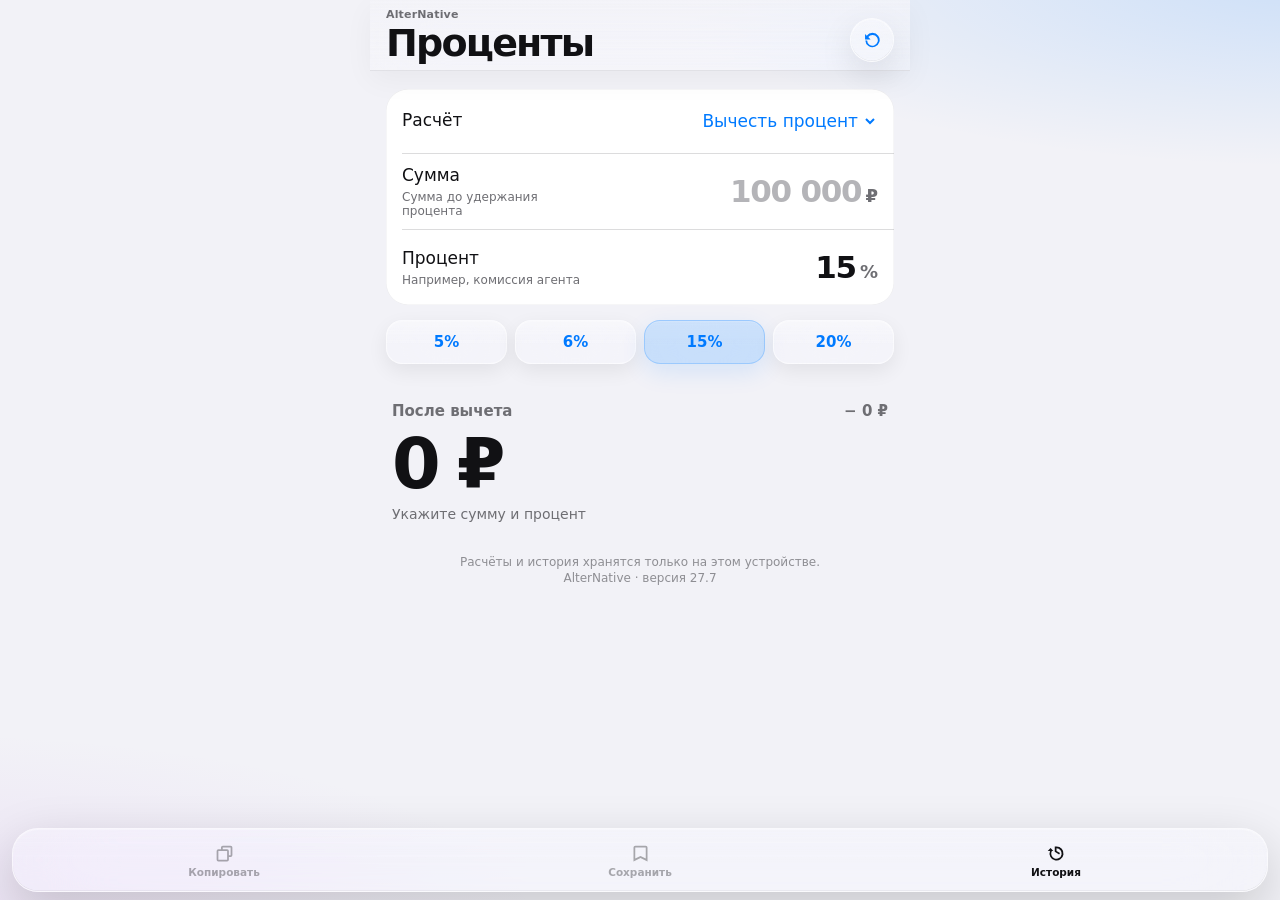
==== index.html @ 5b391f87 "fix: pin bottom controls to safe area in 27.7" ====
<!doctype html>
<html lang="ru">
<head>
  <meta charset="utf-8">
  <meta name="viewport" content="width=device-width, initial-scale=1, viewport-fit=cover">
  <meta name="theme-color" content="#f2f2f7" media="(prefers-color-scheme: light)">
  <meta name="theme-color" content="#000000" media="(prefers-color-scheme: dark)">
  <meta name="color-scheme" content="light dark">
  <meta name="format-detection" content="telephone=no">
  <meta name="apple-mobile-web-app-capable" content="yes">
  <meta name="apple-mobile-web-app-status-bar-style" content="black-translucent">
  <meta name="apple-mobile-web-app-title" content="Проценты">
  <meta name="description" content="AlterNative — калькулятор процентов для iPhone на WebKit.">

  <title>Проценты · AlterNative</title>
  <link rel="manifest" href="./manifest.webmanifest?v=ios27-7">
  <link rel="apple-touch-icon" sizes="180x180" href="./apple-touch-icon.png?v=ios27-7">
  <link rel="icon" href="./icon.svg?v=ios27-7" type="image/svg+xml">
  <link rel="stylesheet" href="./style.css?v=ios27-7">

  <style>
    /* iOS 27.7 keyboard, safe-area and touch-focus corrections. */
    .floating-toolbar {
      bottom: calc(var(--safe-bottom) + 8px);
      transition: opacity 160ms ease, transform 160ms ease, bottom 160ms ease, visibility 160ms step-end;
    }

    .toast {
      bottom: calc(var(--safe-bottom) + 84px);
    }

    body.keyboard-open .floating-toolbar {
      bottom: calc(var(--safe-bottom) + 8px);
      opacity: 0;
      visibility: hidden;
      pointer-events: none;
      transform: translateY(18px) scale(0.985);
    }

    body.keyboard-open .privacy-note {
      visibility: hidden;
    }

    body.keyboard-open .app-shell {
      padding-bottom: calc(var(--safe-bottom) + 22px);
    }

    body.keyboard-open .toast {
      opacity: 0 !important;
      visibility: hidden;
    }

    .input-row {
      scroll-margin-top: calc(var(--safe-top) + 92px);
      scroll-margin-bottom: 24px;
    }

    html:not([data-input-modality="keyboard"]) .history-sheet .sheet-action:focus-visible,
    html:not([data-input-modality="keyboard"]) .history-sheet .history-item:focus-visible {
      outline: none;
      box-shadow: none;
    }

    html[data-input-modality="keyboard"] .history-sheet .sheet-action:focus-visible,
    html[data-input-modality="keyboard"] .history-sheet .history-item:focus-visible {
      outline: 3px solid color-mix(in srgb, var(--accent) 62%, transparent);
      outline-offset: 2px;
    }

    @media (prefers-reduced-motion: reduce) {
      .floating-toolbar {
        transition: none;
      }
    }
  </style>
</head>
<body>
  <div class="app-shell">
    <header class="navigation-bar glass-bar">
      <div class="navigation-title">
        <span class="eyebrow">AlterNative</span>
        <h1>Проценты</h1>
      </div>

      <button class="glass-control icon-button" id="resetButton" type="button" aria-label="Сбросить расчёт">
        <svg viewBox="0 0 24 24" aria-hidden="true">
          <path d="M5.4 7.7A8.2 8.2 0 1 1 3.8 13h2.1a6.1 6.1 0 1 0 1.3-3.8L9.8 12H3.5V5.7l1.9 2Z"/>
        </svg>
      </button>
    </header>

    <main class="content">
      <section class="form-group" aria-label="Параметры расчёта">
        <div class="form-row mode-row">
          <label for="modeSelect">Расчёт</label>
          <select id="modeSelect" class="mode-select" aria-label="Режим расчёта">
            <option value="subtract">Вычесть процент</option>
            <option value="add">Добавить процент</option>
            <option value="reverse">Найти сумму до вычета</option>
          </select>
        </div>

        <label class="form-row input-row" for="amountInput">
          <span class="row-copy">
            <span class="row-title" id="amountLabel">Сумма</span>
            <span class="row-detail" id="amountHint">Сумма до удержания процента</span>
          </span>
          <span class="value-editor">
            <input id="amountInput" type="text" inputmode="decimal" autocomplete="off" enterkeyhint="next" placeholder="100 000" aria-describedby="amountHint">
            <span class="value-suffix" aria-hidden="true">₽</span>
          </span>
        </label>

        <label class="form-row input-row" for="percentInput">
          <span class="row-copy">
            <span class="row-title">Процент</span>
            <span class="row-detail" id="percentHint">Например, комиссия агента</span>
          </span>
          <span class="value-editor percent-editor">
            <input id="percentInput" type="text" inputmode="decimal" autocomplete="off" enterkeyhint="done" placeholder="15" aria-describedby="percentHint">
            <span class="value-suffix" aria-hidden="true">%</span>
          </span>
        </label>
      </section>

      <div class="quick-percent" role="group" aria-label="Быстрый выбор процента">
        <button class="glass-control quick-button" type="button" data-percent="5">5%</button>
        <button class="glass-control quick-button" type="button" data-percent="6">6%</button>
        <button class="glass-control quick-button" type="button" data-percent="15">15%</button>
        <button class="glass-control quick-button" type="button" data-percent="20">20%</button>
      </div>

      <section class="result-section" aria-live="polite" aria-atomic="true">
        <div class="result-heading">
          <span id="resultLabel">После вычета</span>
          <span class="delta" id="resultBadge">− 0 ₽</span>
        </div>
        <output id="resultValue" class="result-value">0 ₽</output>
        <p id="resultCaption" class="result-caption">Укажите сумму и процент</p>
      </section>

      <p class="privacy-note">
        Расчёты и история хранятся только на этом устройстве.<br>
        <span aria-label="Версия приложения 27.7">AlterNative · версия 27.7</span>
      </p>
    </main>

    <nav class="floating-toolbar glass-bar" aria-label="Действия с расчётом">
      <button class="toolbar-button toolbar-primary" id="copyButton" type="button" disabled>
        <svg viewBox="0 0 24 24" aria-hidden="true"><path d="M8 7V5a2 2 0 0 1 2-2h9a2 2 0 0 1 2 2v9a2 2 0 0 1-2 2h-2v3a2 2 0 0 1-2 2H5a2 2 0 0 1-2-2V9a2 2 0 0 1 2-2h3Zm2 0h5a2 2 0 0 1 2 2v5h2V5h-9v2Zm5 2H5v10h10V9Z"/></svg>
        <span>Копировать</span>
      </button>

      <button class="toolbar-button" id="saveButton" type="button" disabled>
        <svg viewBox="0 0 24 24" aria-hidden="true"><path d="M6 3h12a2 2 0 0 1 2 2v16l-8-4-8 4V5a2 2 0 0 1 2-2Zm0 2v12.8l6-3 6 3V5H6Z"/></svg>
        <span>Сохранить</span>
      </button>

      <button class="toolbar-button" id="historyButton" type="button">
        <svg viewBox="0 0 24 24" aria-hidden="true"><path d="M12 4a8 8 0 1 1-7.4 5H2l3.2-3.2L8.4 9H6.7A6 6 0 1 0 12 6v3l4 2.3-1 1.7-5-2.9V4h2Z"/></svg>
        <span>История</span>
      </button>
    </nav>
  </div>

  <dialog class="history-sheet" id="historyDialog" aria-labelledby="historyTitle">
    <div class="sheet-shell">
      <div class="sheet-grabber" aria-hidden="true"></div>
      <header class="sheet-header">
        <button class="sheet-action" id="clearHistoryButton" type="button">Очистить</button>
        <h2 id="historyTitle">История</h2>
        <button class="sheet-action" id="closeHistoryButton" type="button">Готово</button>
      </header>
      <div class="history-empty" id="historyEmpty">Сохранённых расчётов пока нет.</div>
      <div class="history-list" id="historyList"></div>
    </div>
  </dialog>

  <div class="toast glass-bar" id="toast" role="status" aria-live="polite" aria-atomic="true"></div>

  <script>
    (() => {
      'use strict';

      const root = document.documentElement;
      const body = document.body;
      const amount = document.getElementById('amountInput');
      const percent = document.getElementById('percentInput');
      const inputs = new Set([amount, percent]);
      const viewport = window.visualViewport;
      let keyboardOpen = false;
      let scrollTimer = 0;

      const activeNumericInput = () => inputs.has(document.activeElement);

      function viewportShowsKeyboard() {
        if (!viewport) return activeNumericInput();
        const reduction = Math.max(0, window.innerHeight - viewport.height - viewport.offsetTop);
        return reduction > 120 || viewport.height < window.innerHeight * 0.82;
      }

      function keyboardIsVisible() {
        if (!viewport) return activeNumericInput();
        return viewportShowsKeyboard();
      }

      function revealActiveInput() {
        if (!activeNumericInput()) return;
        window.clearTimeout(scrollTimer);
        scrollTimer = window.setTimeout(() => {
          const row = document.activeElement.closest('.input-row');
          if (!row) return;
          const reduced = matchMedia('(prefers-reduced-motion: reduce)').matches;
          row.scrollIntoView({ block: 'center', inline: 'nearest', behavior: reduced ? 'auto' : 'smooth' });
        }, 90);
      }

      function syncKeyboard() {
        const open = keyboardIsVisible();
        if (open !== keyboardOpen) {
          keyboardOpen = open;
          body.classList.toggle('keyboard-open', open);
          root.toggleAttribute('data-keyboard-open', open);
        }
        if (open) revealActiveInput();
      }

      document.addEventListener('focusin', (event) => {
        if (!inputs.has(event.target)) return;
        window.setTimeout(syncKeyboard, 50);
        window.setTimeout(syncKeyboard, 180);
      });

      document.addEventListener('focusout', (event) => {
        if (!inputs.has(event.target)) return;
        window.setTimeout(syncKeyboard, 180);
        window.setTimeout(syncKeyboard, 360);
      });

      if (viewport) {
        viewport.addEventListener('resize', syncKeyboard, { passive: true });
        viewport.addEventListener('scroll', syncKeyboard, { passive: true });
      }
      window.addEventListener('resize', syncKeyboard, { passive: true });

      document.addEventListener('keydown', (event) => {
        if (event.key === 'Tab') root.setAttribute('data-input-modality', 'keyboard');
      }, true);

      const usePointerModality = () => root.setAttribute('data-input-modality', 'pointer');
      document.addEventListener('pointerdown', usePointerModality, true);
      document.addEventListener('touchstart', usePointerModality, { capture: true, passive: true });

      syncKeyboard();
    })();
  </script>
  <script src="./app.js?v=ios27-7" defer></script>
</body>
</html>
---- style.css ----
:root {
  color-scheme: light dark;
  --page-bg: #f2f2f7;
  --group-bg: #ffffff;
  --label: #111114;
  --secondary-label: #6e6e73;
  --tertiary-label: #8e8e93;
  --separator: rgba(60, 60, 67, 0.18);
  --accent: #007aff;
  --danger: #ff3b30;
  --ambient-a: rgba(0, 122, 255, 0.16);
  --ambient-b: rgba(175, 82, 222, 0.10);
  --glass: rgba(248, 248, 252, 0.42);
  --glass-strong: rgba(255, 255, 255, 0.60);
  --glass-border: rgba(255, 255, 255, 0.50);
  --glass-hairline: rgba(255, 255, 255, 0.30);
  --glass-shadow: 0 12px 34px rgba(0, 0, 0, 0.10);
  --safe-top: env(safe-area-inset-top, 0px);
  --safe-right: env(safe-area-inset-right, 0px);
  --safe-bottom: env(safe-area-inset-bottom, 0px);
  --safe-left: env(safe-area-inset-left, 0px);
  --keyboard-offset: 0px;
  --viewport-height: 100dvh;
  font-family: -apple-system, BlinkMacSystemFont, system-ui, sans-serif;
}

@media (prefers-color-scheme: dark) {
  :root {
    --page-bg: #000000;
    --group-bg: #1c1c1e;
    --label: #f5f5f7;
    --secondary-label: #aeaeb2;
    --tertiary-label: #8e8e93;
    --separator: rgba(84, 84, 88, 0.62);
    --accent: #0a84ff;
    --ambient-a: rgba(10, 132, 255, 0.22);
    --ambient-b: rgba(191, 90, 242, 0.12);
    --glass: rgba(38, 38, 42, 0.34);
    --glass-strong: rgba(52, 52, 56, 0.52);
    --glass-border: rgba(255, 255, 255, 0.15);
    --glass-hairline: rgba(255, 255, 255, 0.09);
    --glass-shadow: 0 16px 42px rgba(0, 0, 0, 0.28);
  }
}

* {
  box-sizing: border-box;
  -webkit-tap-highlight-color: transparent;
}

html {
  min-height: 100%;
  background: var(--page-bg);
  -webkit-text-size-adjust: 100%;
  text-size-adjust: 100%;
}

body {
  margin: 0;
  min-width: 320px;
  min-height: 100%;
  overflow-x: hidden;
  background:
    radial-gradient(72% 30% at 104% -3%, var(--ambient-a), transparent 72%),
    radial-gradient(68% 28% at -8% 102%, var(--ambient-b), transparent 74%),
    var(--page-bg);
  background-attachment: fixed;
  color: var(--label);
  font: 400 17px/1.35 -apple-system, BlinkMacSystemFont, system-ui, sans-serif;
  -webkit-font-smoothing: antialiased;
  text-rendering: optimizeLegibility;
  overscroll-behavior-y: none;
}

button,
input,
select {
  font: inherit;
}

button,
select {
  color: inherit;
}

button {
  border: 0;
}

svg {
  display: block;
  width: 1.2em;
  height: 1.2em;
  fill: currentColor;
}

button:focus-visible,
input:focus-visible,
select:focus-visible {
  outline: 3px solid color-mix(in srgb, var(--accent) 58%, transparent);
  outline-offset: 2px;
}

button:disabled {
  opacity: 0.34;
}

.app-shell {
  width: min(100%, 540px);
  min-height: var(--viewport-height);
  margin: 0 auto;
  padding: 0 calc(var(--safe-right) + 16px)
    calc(var(--safe-bottom) + 104px)
    calc(var(--safe-left) + 16px);
}

.navigation-bar {
  position: sticky;
  z-index: 30;
  top: 0;
  min-height: calc(var(--safe-top) + 68px);
  margin: 0 -16px;
  padding: calc(var(--safe-top) + 8px) 16px 8px;
  display: flex;
  align-items: flex-end;
  justify-content: space-between;
  gap: 16px;
}

.navigation-title {
  min-width: 0;
}

.eyebrow {
  display: block;
  margin-bottom: 1px;
  color: var(--secondary-label);
  font-size: 11px;
  font-weight: 600;
  letter-spacing: 0.015em;
}

.navigation-title h1 {
  margin: 0;
  font-size: clamp(32px, 8.2vw, 38px);
  line-height: 1;
  font-weight: 760;
  letter-spacing: -0.047em;
}

.glass-bar,
.glass-control {
  background:
    linear-gradient(180deg, color-mix(in srgb, var(--glass-strong) 42%, transparent), transparent 56%),
    var(--glass);
  border: 0.5px solid var(--glass-border);
  box-shadow:
    var(--glass-shadow),
    inset 0 1px 0 var(--glass-hairline),
    inset 0 -0.5px 0 rgba(0, 0, 0, 0.08);
  backdrop-filter: blur(38px) saturate(1.85);
  -webkit-backdrop-filter: blur(38px) saturate(1.85);
}

.navigation-bar.glass-bar {
  border-width: 0 0 0.5px;
  border-color: color-mix(in srgb, var(--separator) 52%, transparent);
  border-radius: 0;
  box-shadow: 0 9px 30px rgba(0, 0, 0, 0.045);
  background:
    linear-gradient(180deg, color-mix(in srgb, var(--page-bg) 64%, transparent), transparent),
    color-mix(in srgb, var(--glass) 86%, transparent);
  backdrop-filter: blur(34px) saturate(1.75);
  -webkit-backdrop-filter: blur(34px) saturate(1.75);
}

.glass-control {
  -webkit-appearance: none;
  appearance: none;
  user-select: none;
  touch-action: manipulation;
}

.icon-button {
  width: 44px;
  height: 44px;
  flex: 0 0 44px;
  display: grid;
  place-items: center;
  border-radius: 50%;
  color: var(--accent);
  background:
    linear-gradient(180deg, rgba(255, 255, 255, 0.10), transparent 55%),
    color-mix(in srgb, var(--glass) 88%, transparent);
}

.icon-button svg {
  width: 21px;
  height: 21px;
}

.content {
  display: grid;
  gap: 15px;
  padding-top: 18px;
}

.form-group {
  overflow: hidden;
  border-radius: 22px;
  background: var(--group-bg);
  box-shadow: inset 0 0 0 0.5px color-mix(in srgb, var(--separator) 50%, transparent);
}

.form-row {
  min-height: 62px;
  margin-left: 16px;
  padding: 10px 16px 10px 0;
  display: flex;
  align-items: center;
  justify-content: space-between;
  gap: 14px;
  border-top: 0.5px solid var(--separator);
}

.form-row:first-child {
  border-top: 0;
}

.mode-row > label,
.row-title {
  font-size: 17px;
  font-weight: 500;
}

.mode-select {
  width: min(66%, 286px);
  min-height: 44px;
  padding: 0 4px 0 12px;
  border: 0;
  border-radius: 12px;
  background: transparent;
  color: var(--accent);
  font-weight: 450;
  text-align: right;
  text-align-last: right;
  outline: 0;
}

@supports (appearance: base-select) {
  .mode-select,
  .mode-select::picker(select) {
    appearance: base-select;
  }

  .mode-select {
    padding: 7px 3px 7px 12px;
    background: transparent;
    border: 0;
  }

  .mode-select::picker-icon {
    color: var(--accent);
    opacity: 0.72;
  }

  .mode-select::picker(select) {
    margin-top: 8px;
    border: 0.5px solid var(--glass-border);
    border-radius: 20px;
    background: var(--glass-strong);
    color: var(--label);
    box-shadow: 0 22px 58px rgba(0, 0, 0, 0.24);
    backdrop-filter: blur(34px) saturate(1.7);
    -webkit-backdrop-filter: blur(34px) saturate(1.7);
  }
}

.input-row {
  min-height: 76px;
}

.row-copy {
  min-width: 0;
  display: grid;
  gap: 3px;
}

.row-detail {
  color: var(--secondary-label);
  font-size: 12px;
  line-height: 1.2;
}

.value-editor {
  min-width: 128px;
  max-width: 56%;
  display: flex;
  align-items: baseline;
  justify-content: flex-end;
  gap: 4px;
}

.percent-editor {
  min-width: 92px;
}

.value-editor input {
  width: 100%;
  min-width: 0;
  padding: 0;
  border: 0;
  outline: 0;
  background: transparent;
  color: var(--label);
  font-size: clamp(24px, 7vw, 31px);
  font-weight: 660;
  line-height: 1.08;
  letter-spacing: -0.04em;
  text-align: right;
  caret-color: var(--accent);
  font-variant-numeric: tabular-nums;
}

.value-editor input::placeholder {
  color: var(--tertiary-label);
  opacity: 0.66;
}

.value-suffix {
  flex: 0 0 auto;
  color: var(--secondary-label);
  font-size: 18px;
  font-weight: 550;
}

.quick-percent {
  display: grid;
  grid-template-columns: repeat(4, minmax(0, 1fr));
  gap: 8px;
}

.quick-button {
  min-width: 44px;
  min-height: 44px;
  border-radius: 16px;
  color: var(--accent);
  font-size: 15px;
  font-weight: 650;
  box-shadow:
    0 7px 20px rgba(0, 0, 0, 0.07),
    inset 0 1px 0 var(--glass-hairline);
}

.quick-button.is-selected {
  background:
    linear-gradient(180deg, rgba(255, 255, 255, 0.09), transparent 58%),
    color-mix(in srgb, var(--accent) 18%, var(--glass));
  border-color: color-mix(in srgb, var(--accent) 32%, var(--glass-border));
  color: var(--accent);
  box-shadow:
    0 8px 24px color-mix(in srgb, var(--accent) 12%, transparent),
    inset 0 1px 0 rgba(255, 255, 255, 0.13);
}

.result-section {
  padding: 22px 6px 10px;
}

.result-heading {
  display: flex;
  align-items: center;
  justify-content: space-between;
  gap: 12px;
  color: var(--secondary-label);
  font-size: 15px;
  font-weight: 550;
}

.delta {
  max-width: 52%;
  overflow: hidden;
  white-space: nowrap;
  text-overflow: ellipsis;
  font-variant-numeric: tabular-nums;
}

.result-value {
  display: block;
  margin: 9px 0 6px;
  overflow-wrap: anywhere;
  font-size: clamp(48px, 14vw, 70px);
  font-weight: 740;
  line-height: 0.98;
  letter-spacing: -0.06em;
  font-variant-numeric: tabular-nums;
}

.result-caption {
  min-height: 20px;
  margin: 0;
  color: var(--secondary-label);
  font-size: 14px;
}

.privacy-note {
  margin: 4px 6px 0;
  color: var(--tertiary-label);
  font-size: 12px;
  text-align: center;
}

.floating-toolbar {
  position: fixed;
  z-index: 40;
  left: calc(var(--safe-left) + 12px);
  right: calc(var(--safe-right) + 12px);
  bottom: calc(var(--safe-bottom) + var(--keyboard-offset) + 8px);
  min-height: 64px;
  padding: 5px;
  display: grid;
  grid-template-columns: repeat(3, minmax(0, 1fr));
  gap: 4px;
  border-radius: 26px;
  background:
    linear-gradient(180deg, rgba(255, 255, 255, 0.08), transparent 54%),
    color-mix(in srgb, var(--glass) 90%, transparent);
  box-shadow:
    0 18px 52px rgba(0, 0, 0, 0.18),
    inset 0 1px 0 var(--glass-hairline),
    inset 0 -0.5px 0 rgba(0, 0, 0, 0.09);
  backdrop-filter: blur(44px) saturate(1.95);
  -webkit-backdrop-filter: blur(44px) saturate(1.95);
  transition: bottom 160ms ease;
}

.toolbar-button {
  min-width: 44px;
  min-height: 52px;
  padding: 6px 8px;
  border-radius: 20px;
  background: transparent;
  color: var(--label);
  display: grid;
  place-items: center;
  align-content: center;
  gap: 3px;
  user-select: none;
  touch-action: manipulation;
}

.toolbar-button svg {
  width: 21px;
  height: 21px;
}

.toolbar-button span {
  font-size: 10.5px;
  font-weight: 600;
  line-height: 1;
}

.toolbar-primary:not(:disabled) {
  background:
    linear-gradient(180deg, rgba(255, 255, 255, 0.10), transparent 58%),
    color-mix(in srgb, var(--accent) 17%, transparent);
  color: var(--accent);
  box-shadow: inset 0 0 0 0.5px color-mix(in srgb, var(--accent) 25%, transparent);
}

.glass-control:active,
.toolbar-button:active:not(:disabled),
.sheet-action:active,
.history-item:active {
  transform: scale(0.97);
  opacity: 0.74;
}

.history-sheet {
  width: 100%;
  max-width: 640px;
  max-height: min(78dvh, 720px);
  margin: auto 0 0;
  padding: 0;
  border: 0;
  border-radius: 28px 28px 0 0;
  background: transparent;
  color: var(--label);
  overflow: visible;
}

.history-sheet::backdrop {
  background: rgba(0, 0, 0, 0.26);
  backdrop-filter: blur(3px);
  -webkit-backdrop-filter: blur(3px);
}

.sheet-shell {
  max-height: min(78dvh, 720px);
  overflow: auto;
  padding: 8px 16px calc(var(--safe-bottom) + 18px);
  border-radius: 28px 28px 0 0;
  background:
    radial-gradient(90% 26% at 100% 0%, color-mix(in srgb, var(--ambient-a) 50%, transparent), transparent 75%),
    var(--page-bg);
  box-shadow: 0 -18px 54px rgba(0, 0, 0, 0.20);
}

.sheet-grabber {
  width: 36px;
  height: 5px;
  margin: 0 auto 6px;
  border-radius: 999px;
  background: var(--tertiary-label);
  opacity: 0.40;
}

.sheet-header {
  position: sticky;
  z-index: 2;
  top: 0;
  min-height: 52px;
  display: grid;
  grid-template-columns: 1fr auto 1fr;
  align-items: center;
  gap: 10px;
  background: color-mix(in srgb, var(--page-bg) 82%, transparent);
  backdrop-filter: blur(24px) saturate(1.5);
  -webkit-backdrop-filter: blur(24px) saturate(1.5);
}

.sheet-header h2 {
  margin: 0;
  font-size: 17px;
  font-weight: 700;
}

.sheet-action {
  min-width: 44px;
  min-height: 44px;
  padding: 0;
  background: transparent;
  color: var(--accent);
  text-align: left;
}

.sheet-action:last-child {
  text-align: right;
  font-weight: 650;
}

.history-empty {
  padding: 42px 16px;
  color: var(--secondary-label);
  text-align: center;
}

.history-list {
  overflow: hidden;
  border-radius: 20px;
  background: var(--group-bg);
  box-shadow: inset 0 0 0 0.5px color-mix(in srgb, var(--separator) 48%, transparent);
}

.history-item {
  width: 100%;
  min-height: 66px;
  margin-left: 16px;
  padding: 10px 16px 10px 0;
  display: grid;
  grid-template-columns: minmax(0, 1fr) auto;
  align-items: center;
  gap: 12px;
  border-top: 0.5px solid var(--separator);
  background: transparent;
  color: var(--label);
  text-align: left;
}

.history-item:first-child {
  border-top: 0;
}

.history-copy {
  min-width: 0;
  display: grid;
  gap: 2px;
}

.history-expression {
  overflow: hidden;
  color: var(--secondary-label);
  font-size: 12px;
  white-space: nowrap;
  text-overflow: ellipsis;
}

.history-result {
  overflow: hidden;
  font-size: 17px;
  font-weight: 650;
  white-space: nowrap;
  text-overflow: ellipsis;
  font-variant-numeric: tabular-nums;
}

.history-chevron {
  color: var(--tertiary-label);
  font-size: 23px;
  line-height: 1;
}

.toast {
  position: fixed;
  z-index: 80;
  left: 50%;
  bottom: calc(var(--safe-bottom) + var(--keyboard-offset) + 84px);
  max-width: calc(100vw - 32px);
  padding: 10px 14px;
  border-radius: 999px;
  color: var(--label);
  font-size: 14px;
  font-weight: 600;
  opacity: 0;
  pointer-events: none;
  transform: translate(-50%, 10px) scale(0.98);
  transition: opacity 160ms ease, transform 160ms ease, bottom 160ms ease;
}

.toast.is-visible {
  opacity: 1;
  transform: translate(-50%, 0) scale(1);
}

.sr-only {
  position: absolute;
  width: 1px;
  height: 1px;
  padding: 0;
  margin: -1px;
  overflow: hidden;
  clip: rect(0, 0, 0, 0);
  white-space: nowrap;
  border: 0;
}

@supports not ((backdrop-filter: blur(1px)) or (-webkit-backdrop-filter: blur(1px))) {
  .glass-bar,
  .glass-control {
    background: var(--group-bg);
  }
}

@media (prefers-reduced-transparency: reduce) {
  .glass-bar,
  .glass-control,
  .sheet-header {
    background: var(--group-bg);
    backdrop-filter: none;
    -webkit-backdrop-filter: none;
  }
}

@media (prefers-contrast: more) {
  :root {
    --separator: currentColor;
    --glass-border: currentColor;
  }

  .glass-bar,
  .glass-control,
  .form-group,
  .history-list {
    outline: 1px solid currentColor;
  }
}

@media (prefers-reduced-motion: reduce) {
  *,
  *::before,
  *::after {
    scroll-behavior: auto !important;
    transition-duration: 0.001ms !important;
    animation-duration: 0.001ms !important;
    animation-iteration-count: 1 !important;
  }
}

@media (orientation: landscape) and (max-height: 520px) {
  .app-shell {
    padding-bottom: calc(var(--safe-bottom) + 84px);
  }

  .navigation-bar {
    min-height: calc(var(--safe-top) + 52px);
    padding-top: calc(var(--safe-top) + 5px);
    padding-bottom: 5px;
  }

  .navigation-title h1 {
    font-size: 28px;
  }

  .content {
    padding-top: 10px;
    gap: 10px;
  }

  .result-section {
    padding-top: 10px;
  }

  .result-value {
    font-size: 44px;
  }

  .floating-toolbar {
    min-height: 56px;
  }

  .toolbar-button {
    min-height: 46px;
  }
}
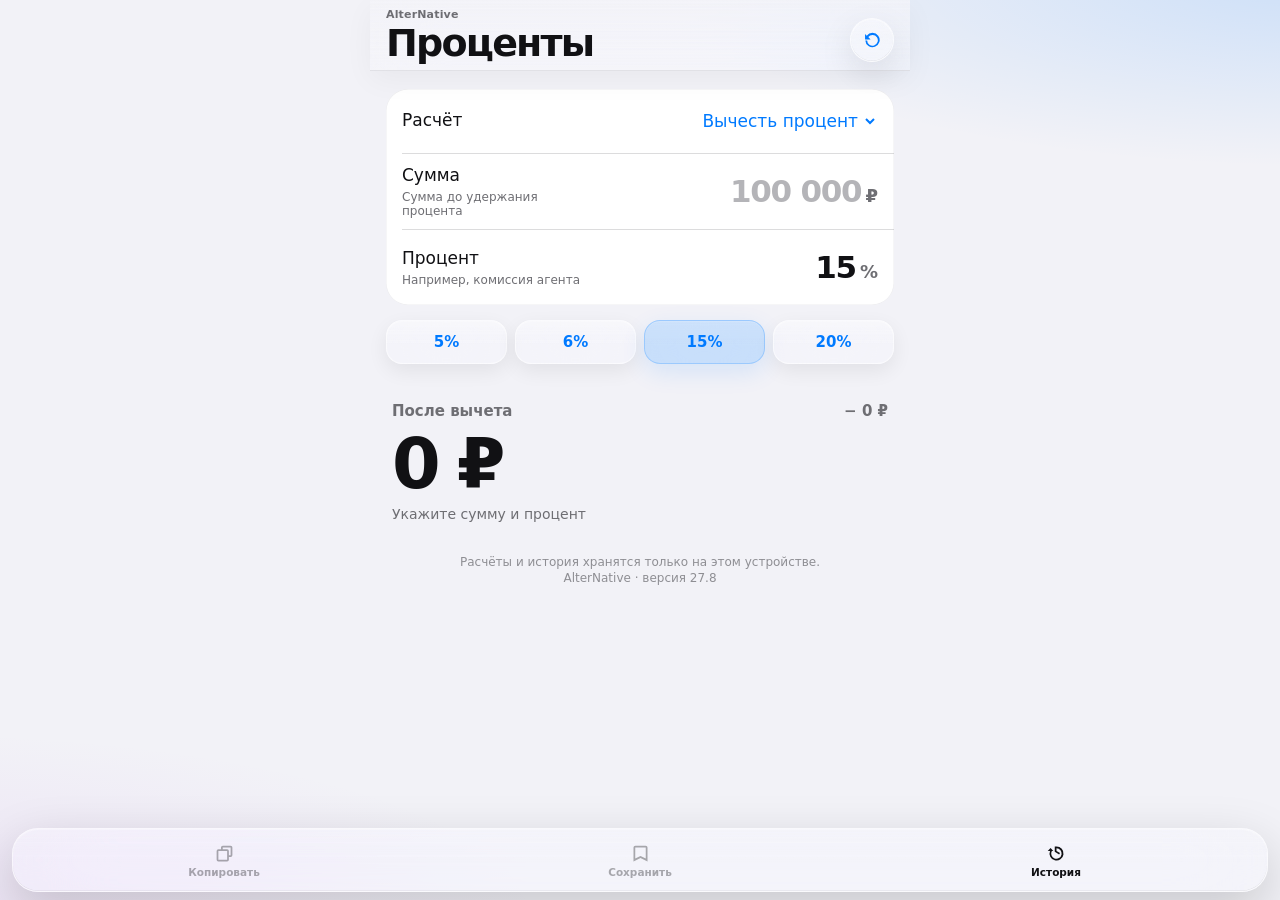
==== commit 731463cf: "fix: cap cold-launch safe area in 27.8" ====
--- a/index.html
+++ b/index.html
@@ -13,24 +13,29 @@
   <meta name="description" content="AlterNative — калькулятор процентов для iPhone на WebKit.">
 
   <title>Проценты · AlterNative</title>
-  <link rel="manifest" href="./manifest.webmanifest?v=ios27-7">
-  <link rel="apple-touch-icon" sizes="180x180" href="./apple-touch-icon.png?v=ios27-7">
-  <link rel="icon" href="./icon.svg?v=ios27-7" type="image/svg+xml">
-  <link rel="stylesheet" href="./style.css?v=ios27-7">
+  <link rel="manifest" href="./manifest.webmanifest?v=ios27-8">
+  <link rel="apple-touch-icon" sizes="180x180" href="./apple-touch-icon.png?v=ios27-8">
+  <link rel="icon" href="./icon.svg?v=ios27-8" type="image/svg+xml">
+  <link rel="stylesheet" href="./style.css?v=ios27-8">
 
   <style>
-    /* iOS 27.7 keyboard, safe-area and touch-focus corrections. */
+    /* iOS 27.8 cold-launch viewport and safe-area corrections. */
+    .app-shell {
+      min-height: 100dvh;
+      padding-bottom: calc(min(var(--safe-bottom), 34px) + 104px);
+    }
+
     .floating-toolbar {
-      bottom: calc(var(--safe-bottom) + 8px);
+      bottom: calc(min(var(--safe-bottom), 34px) + 8px);
       transition: opacity 160ms ease, transform 160ms ease, bottom 160ms ease, visibility 160ms step-end;
     }
 
     .toast {
-      bottom: calc(var(--safe-bottom) + 84px);
+      bottom: calc(min(var(--safe-bottom), 34px) + 84px);
     }
 
     body.keyboard-open .floating-toolbar {
-      bottom: calc(var(--safe-bottom) + 8px);
+      bottom: calc(min(var(--safe-bottom), 34px) + 8px);
       opacity: 0;
       visibility: hidden;
       pointer-events: none;
@@ -42,7 +47,7 @@
     }
 
     body.keyboard-open .app-shell {
-      padding-bottom: calc(var(--safe-bottom) + 22px);
+      padding-bottom: calc(min(var(--safe-bottom), 34px) + 22px);
     }
 
     body.keyboard-open .toast {
@@ -141,7 +146,7 @@
 
       <p class="privacy-note">
         Расчёты и история хранятся только на этом устройстве.<br>
-        <span aria-label="Версия приложения 27.7">AlterNative · версия 27.7</span>
+        <span aria-label="Версия приложения 27.8">AlterNative · версия 27.8</span>
       </p>
     </main>
 
@@ -254,6 +259,6 @@
       syncKeyboard();
     })();
   </script>
-  <script src="./app.js?v=ios27-7" defer></script>
+  <script src="./app.js?v=ios27-8" defer></script>
 </body>
 </html>
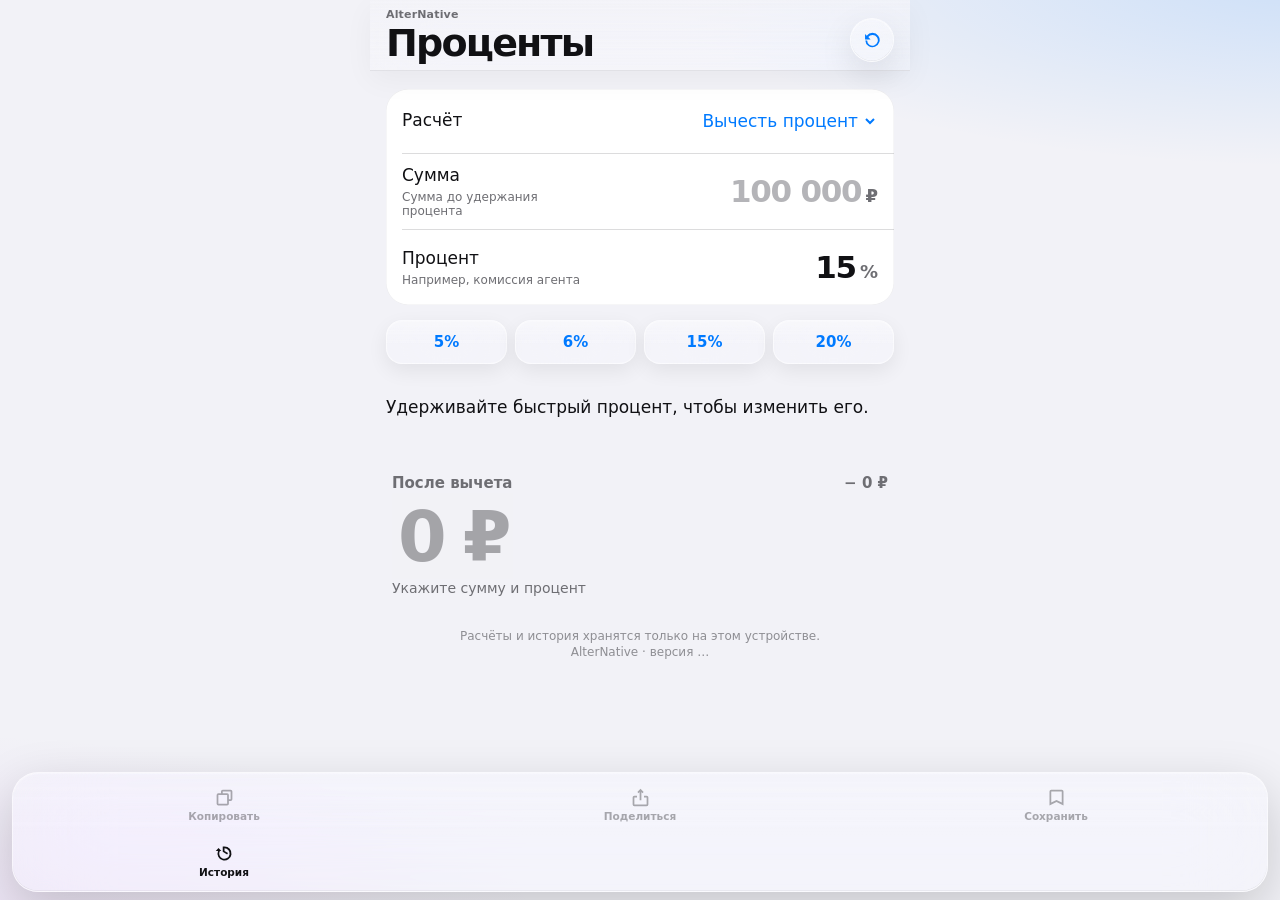
==== commit b9f82a6a: "feat: upgrade calculator UI and controls for 27.9" ====
--- a/index.html
+++ b/index.html
@@ -1,5 +1,5 @@
 <!doctype html>
-<html lang="ru">
+<html lang="ru" class="app-loading">
 <head>
   <meta charset="utf-8">
   <meta name="viewport" content="width=device-width, initial-scale=1, viewport-fit=cover">
@@ -13,71 +13,10 @@
   <meta name="description" content="AlterNative — калькулятор процентов для iPhone на WebKit.">
 
   <title>Проценты · AlterNative</title>
-  <link rel="manifest" href="./manifest.webmanifest?v=ios27-8">
-  <link rel="apple-touch-icon" sizes="180x180" href="./apple-touch-icon.png?v=ios27-8">
-  <link rel="icon" href="./icon.svg?v=ios27-8" type="image/svg+xml">
-  <link rel="stylesheet" href="./style.css?v=ios27-8">
-
-  <style>
-    /* iOS 27.8 cold-launch viewport and safe-area corrections. */
-    .app-shell {
-      min-height: 100dvh;
-      padding-bottom: calc(min(var(--safe-bottom), 34px) + 104px);
-    }
-
-    .floating-toolbar {
-      bottom: calc(min(var(--safe-bottom), 34px) + 8px);
-      transition: opacity 160ms ease, transform 160ms ease, bottom 160ms ease, visibility 160ms step-end;
-    }
-
-    .toast {
-      bottom: calc(min(var(--safe-bottom), 34px) + 84px);
-    }
-
-    body.keyboard-open .floating-toolbar {
-      bottom: calc(min(var(--safe-bottom), 34px) + 8px);
-      opacity: 0;
-      visibility: hidden;
-      pointer-events: none;
-      transform: translateY(18px) scale(0.985);
-    }
-
-    body.keyboard-open .privacy-note {
-      visibility: hidden;
-    }
-
-    body.keyboard-open .app-shell {
-      padding-bottom: calc(min(var(--safe-bottom), 34px) + 22px);
-    }
-
-    body.keyboard-open .toast {
-      opacity: 0 !important;
-      visibility: hidden;
-    }
-
-    .input-row {
-      scroll-margin-top: calc(var(--safe-top) + 92px);
-      scroll-margin-bottom: 24px;
-    }
-
-    html:not([data-input-modality="keyboard"]) .history-sheet .sheet-action:focus-visible,
-    html:not([data-input-modality="keyboard"]) .history-sheet .history-item:focus-visible {
-      outline: none;
-      box-shadow: none;
-    }
-
-    html[data-input-modality="keyboard"] .history-sheet .sheet-action:focus-visible,
-    html[data-input-modality="keyboard"] .history-sheet .history-item:focus-visible {
-      outline: 3px solid color-mix(in srgb, var(--accent) 62%, transparent);
-      outline-offset: 2px;
-    }
-
-    @media (prefers-reduced-motion: reduce) {
-      .floating-toolbar {
-        transition: none;
-      }
-    }
-  </style>
+  <link rel="manifest" href="./manifest.webmanifest">
+  <link rel="apple-touch-icon" sizes="180x180" href="./apple-touch-icon.png">
+  <link rel="icon" href="./icon.svg" type="image/svg+xml">
+  <link rel="stylesheet" href="./style.css">
 </head>
 <body>
   <div class="app-shell">
@@ -88,9 +27,7 @@
       </div>
 
       <button class="glass-control icon-button" id="resetButton" type="button" aria-label="Сбросить расчёт">
-        <svg viewBox="0 0 24 24" aria-hidden="true">
-          <path d="M5.4 7.7A8.2 8.2 0 1 1 3.8 13h2.1a6.1 6.1 0 1 0 1.3-3.8L9.8 12H3.5V5.7l1.9 2Z"/>
-        </svg>
+        <svg viewBox="0 0 24 24" aria-hidden="true"><path d="M5.4 7.7A8.2 8.2 0 1 1 3.8 13h2.1a6.1 6.1 0 1 0 1.3-3.8L9.8 12H3.5V5.7l1.9 2Z"/></svg>
       </button>
     </header>
 
@@ -111,7 +48,7 @@
             <span class="row-detail" id="amountHint">Сумма до удержания процента</span>
           </span>
           <span class="value-editor">
-            <input id="amountInput" type="text" inputmode="decimal" autocomplete="off" enterkeyhint="next" placeholder="100 000" aria-describedby="amountHint">
+            <input id="amountInput" type="text" inputmode="decimal" autocomplete="off" autocapitalize="off" spellcheck="false" enterkeyhint="next" placeholder="100 000" aria-describedby="amountHint">
             <span class="value-suffix" aria-hidden="true">₽</span>
           </span>
         </label>
@@ -122,38 +59,51 @@
             <span class="row-detail" id="percentHint">Например, комиссия агента</span>
           </span>
           <span class="value-editor percent-editor">
-            <input id="percentInput" type="text" inputmode="decimal" autocomplete="off" enterkeyhint="done" placeholder="15" aria-describedby="percentHint">
+            <input id="percentInput" type="text" inputmode="decimal" autocomplete="off" autocapitalize="off" spellcheck="false" enterkeyhint="done" placeholder="15" aria-describedby="percentHint">
             <span class="value-suffix" aria-hidden="true">%</span>
           </span>
         </label>
       </section>
 
       <div class="quick-percent" role="group" aria-label="Быстрый выбор процента">
-        <button class="glass-control quick-button" type="button" data-percent="5">5%</button>
-        <button class="glass-control quick-button" type="button" data-percent="6">6%</button>
-        <button class="glass-control quick-button" type="button" data-percent="15">15%</button>
-        <button class="glass-control quick-button" type="button" data-percent="20">20%</button>
+        <button class="glass-control quick-button" type="button" data-preset-index="0">5%</button>
+        <button class="glass-control quick-button" type="button" data-preset-index="1">6%</button>
+        <button class="glass-control quick-button" type="button" data-preset-index="2">15%</button>
+        <button class="glass-control quick-button" type="button" data-preset-index="3">20%</button>
       </div>
+      <p class="quick-hint">Удерживайте быстрый процент, чтобы изменить его.</p>
 
       <section class="result-section" aria-live="polite" aria-atomic="true">
         <div class="result-heading">
           <span id="resultLabel">После вычета</span>
           <span class="delta" id="resultBadge">− 0 ₽</span>
         </div>
-        <output id="resultValue" class="result-value">0 ₽</output>
+        <button id="resultCopyButton" class="result-copy-button" type="button" disabled aria-label="Скопировать результат">
+          <output id="resultValue" class="result-value">0 ₽</output>
+        </button>
         <p id="resultCaption" class="result-caption">Укажите сумму и процент</p>
       </section>
 
       <p class="privacy-note">
         Расчёты и история хранятся только на этом устройстве.<br>
-        <span aria-label="Версия приложения 27.8">AlterNative · версия 27.8</span>
+        <span id="appVersion">AlterNative · версия …</span>
       </p>
     </main>
+
+    <div class="update-banner glass-bar" id="updateBanner" hidden role="status" aria-live="polite">
+      <span>Доступно обновление</span>
+      <button id="updateButton" type="button">Обновить</button>
+    </div>
 
     <nav class="floating-toolbar glass-bar" aria-label="Действия с расчётом">
       <button class="toolbar-button toolbar-primary" id="copyButton" type="button" disabled>
         <svg viewBox="0 0 24 24" aria-hidden="true"><path d="M8 7V5a2 2 0 0 1 2-2h9a2 2 0 0 1 2 2v9a2 2 0 0 1-2 2h-2v3a2 2 0 0 1-2 2H5a2 2 0 0 1-2-2V9a2 2 0 0 1 2-2h3Zm2 0h5a2 2 0 0 1 2 2v5h2V5h-9v2Zm5 2H5v10h10V9Z"/></svg>
         <span>Копировать</span>
+      </button>
+
+      <button class="toolbar-button" id="shareButton" type="button" disabled>
+        <svg viewBox="0 0 24 24" aria-hidden="true"><path d="M12 2 8.4 5.6l1.4 1.4 1.2-1.2V15h2V5.8L14.2 7l1.4-1.4L12 2ZM5 10a2 2 0 0 0-2 2v8a2 2 0 0 0 2 2h14a2 2 0 0 0 2-2v-8a2 2 0 0 0-2-2h-3v2h3v8H5v-8h3v-2H5Z"/></svg>
+        <span>Поделиться</span>
       </button>
 
       <button class="toolbar-button" id="saveButton" type="button" disabled>
@@ -181,84 +131,27 @@
     </div>
   </dialog>
 
+  <dialog class="preset-sheet" id="presetDialog" aria-labelledby="presetTitle">
+    <div class="preset-shell">
+      <div class="sheet-grabber" aria-hidden="true"></div>
+      <header class="sheet-header">
+        <button class="sheet-action" id="cancelPresetButton" type="button">Отмена</button>
+        <h2 id="presetTitle">Быстрый процент</h2>
+        <button class="sheet-action" id="savePresetButton" type="button">Сохранить</button>
+      </header>
+      <label class="preset-editor" for="presetInput">
+        <span>Значение</span>
+        <span class="preset-value-wrap">
+          <input id="presetInput" type="text" inputmode="decimal" autocomplete="off" autocapitalize="off" spellcheck="false" aria-label="Процент">
+          <span>%</span>
+        </span>
+      </label>
+    </div>
+  </dialog>
+
   <div class="toast glass-bar" id="toast" role="status" aria-live="polite" aria-atomic="true"></div>
 
-  <script>
-    (() => {
-      'use strict';
-
-      const root = document.documentElement;
-      const body = document.body;
-      const amount = document.getElementById('amountInput');
-      const percent = document.getElementById('percentInput');
-      const inputs = new Set([amount, percent]);
-      const viewport = window.visualViewport;
-      let keyboardOpen = false;
-      let scrollTimer = 0;
-
-      const activeNumericInput = () => inputs.has(document.activeElement);
-
-      function viewportShowsKeyboard() {
-        if (!viewport) return activeNumericInput();
-        const reduction = Math.max(0, window.innerHeight - viewport.height - viewport.offsetTop);
-        return reduction > 120 || viewport.height < window.innerHeight * 0.82;
-      }
-
-      function keyboardIsVisible() {
-        if (!viewport) return activeNumericInput();
-        return viewportShowsKeyboard();
-      }
-
-      function revealActiveInput() {
-        if (!activeNumericInput()) return;
-        window.clearTimeout(scrollTimer);
-        scrollTimer = window.setTimeout(() => {
-          const row = document.activeElement.closest('.input-row');
-          if (!row) return;
-          const reduced = matchMedia('(prefers-reduced-motion: reduce)').matches;
-          row.scrollIntoView({ block: 'center', inline: 'nearest', behavior: reduced ? 'auto' : 'smooth' });
-        }, 90);
-      }
-
-      function syncKeyboard() {
-        const open = keyboardIsVisible();
-        if (open !== keyboardOpen) {
-          keyboardOpen = open;
-          body.classList.toggle('keyboard-open', open);
-          root.toggleAttribute('data-keyboard-open', open);
-        }
-        if (open) revealActiveInput();
-      }
-
-      document.addEventListener('focusin', (event) => {
-        if (!inputs.has(event.target)) return;
-        window.setTimeout(syncKeyboard, 50);
-        window.setTimeout(syncKeyboard, 180);
-      });
-
-      document.addEventListener('focusout', (event) => {
-        if (!inputs.has(event.target)) return;
-        window.setTimeout(syncKeyboard, 180);
-        window.setTimeout(syncKeyboard, 360);
-      });
-
-      if (viewport) {
-        viewport.addEventListener('resize', syncKeyboard, { passive: true });
-        viewport.addEventListener('scroll', syncKeyboard, { passive: true });
-      }
-      window.addEventListener('resize', syncKeyboard, { passive: true });
-
-      document.addEventListener('keydown', (event) => {
-        if (event.key === 'Tab') root.setAttribute('data-input-modality', 'keyboard');
-      }, true);
-
-      const usePointerModality = () => root.setAttribute('data-input-modality', 'pointer');
-      document.addEventListener('pointerdown', usePointerModality, true);
-      document.addEventListener('touchstart', usePointerModality, { capture: true, passive: true });
-
-      syncKeyboard();
-    })();
-  </script>
-  <script src="./app.js?v=ios27-8" defer></script>
+  <script src="./version.js"></script>
+  <script src="./app.js" defer></script>
 </body>
 </html>
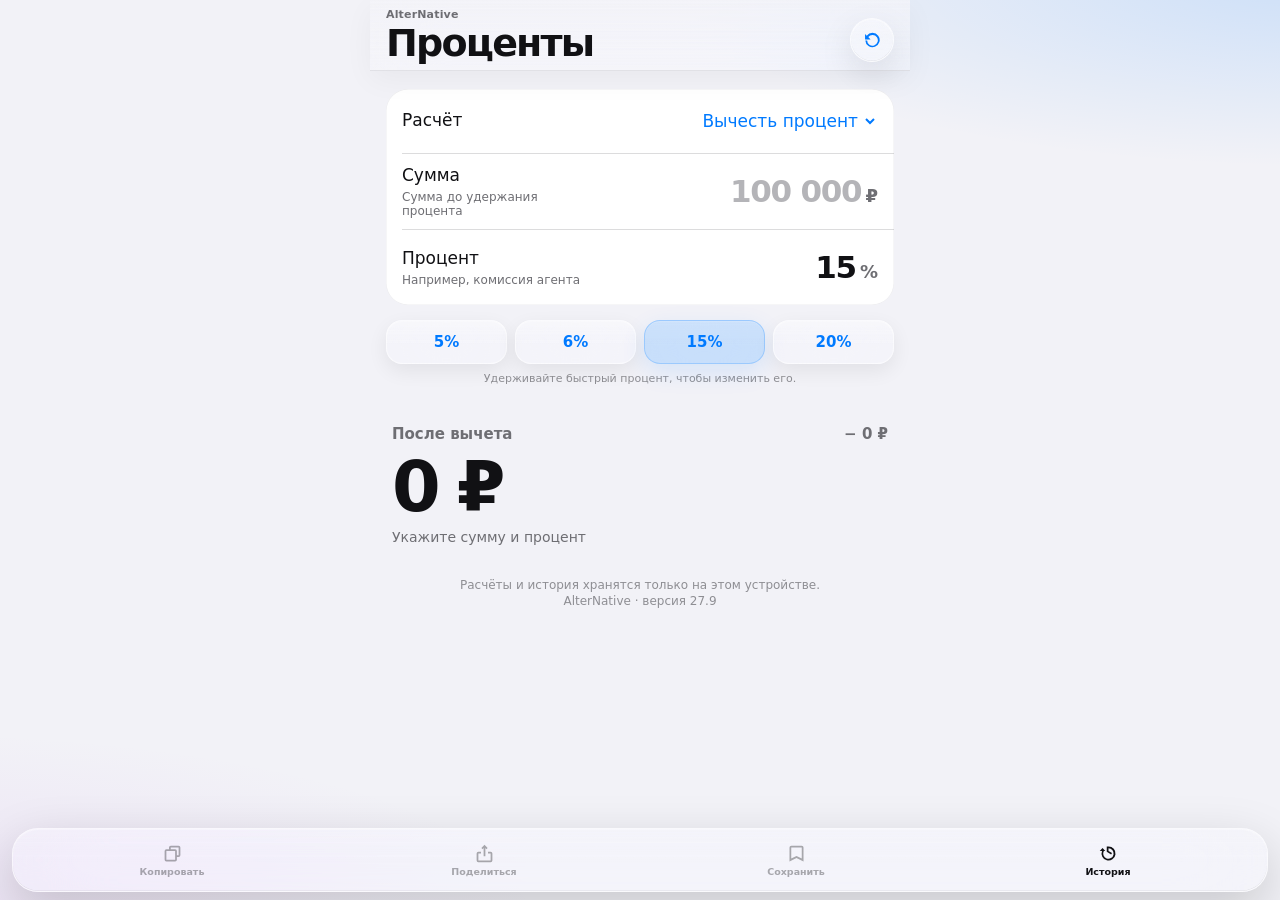
==== commit f1f6d993: "refactor: load 27.9 enhancements directly in document head" ====
--- a/index.html
+++ b/index.html
@@ -17,6 +17,7 @@
   <link rel="apple-touch-icon" sizes="180x180" href="./apple-touch-icon.png">
   <link rel="icon" href="./icon.svg" type="image/svg+xml">
   <link rel="stylesheet" href="./style.css">
+  <link rel="stylesheet" href="./enhancements.css">
 </head>
 <body>
   <div class="app-shell">
--- a/enhancements.css
+++ b/enhancements.css
@@ -0,0 +1,230 @@
+[hidden] { display: none !important; }
+
+html.app-loading .app-shell { opacity: 0; }
+html.app-ready .app-shell { opacity: 1; transition: opacity 90ms ease; }
+
+.app-shell {
+  min-height: 100dvh;
+  padding-bottom: calc(min(var(--safe-bottom), 34px) + 104px);
+}
+
+.floating-toolbar {
+  left: calc(var(--safe-left) + 12px);
+  right: calc(var(--safe-right) + 12px);
+  bottom: calc(min(var(--safe-bottom), 34px) + 8px);
+  grid-template-columns: repeat(4, minmax(0, 1fr));
+  transition: opacity 160ms ease, transform 160ms ease, visibility 160ms step-end;
+}
+
+.toolbar-button { padding-inline: 4px; }
+.toolbar-button span { font-size: 9.5px; }
+
+.toast {
+  bottom: calc(min(var(--safe-bottom), 34px) + 84px);
+}
+
+.quick-hint {
+  margin: -7px 2px 0;
+  color: var(--tertiary-label);
+  font-size: 11px;
+  text-align: center;
+}
+
+.result-copy-button {
+  display: block;
+  width: 100%;
+  margin: 0;
+  padding: 0;
+  border: 0;
+  background: transparent;
+  color: inherit;
+  text-align: left;
+  user-select: none;
+  touch-action: manipulation;
+}
+
+.result-copy-button:disabled { opacity: 1; }
+.result-copy-button:not(:disabled):active { transform: scale(0.985); opacity: 0.78; }
+.result-copy-button:focus-visible {
+  outline: 3px solid color-mix(in srgb, var(--accent) 58%, transparent);
+  outline-offset: 4px;
+  border-radius: 10px;
+}
+
+.update-banner {
+  position: fixed;
+  z-index: 55;
+  left: max(calc(var(--safe-left) + 18px), calc(50% - 250px));
+  right: max(calc(var(--safe-right) + 18px), calc(50% - 250px));
+  bottom: calc(min(var(--safe-bottom), 34px) + 84px);
+  min-height: 48px;
+  padding: 7px 8px 7px 15px;
+  border-radius: 22px;
+  display: flex;
+  align-items: center;
+  justify-content: space-between;
+  gap: 12px;
+  font-size: 13px;
+  font-weight: 600;
+}
+
+.update-banner button {
+  min-width: 44px;
+  min-height: 36px;
+  padding: 0 13px;
+  border-radius: 16px;
+  background: color-mix(in srgb, var(--accent) 18%, transparent);
+  color: var(--accent);
+  font-weight: 650;
+}
+
+body.keyboard-open .floating-toolbar,
+body.keyboard-open .update-banner {
+  opacity: 0;
+  visibility: hidden;
+  pointer-events: none;
+  transform: translateY(18px) scale(0.985);
+}
+
+body.keyboard-open .privacy-note { visibility: hidden; }
+body.keyboard-open .toast { opacity: 0 !important; visibility: hidden; }
+body.keyboard-open .app-shell { padding-bottom: calc(min(var(--safe-bottom), 34px) + 22px); }
+
+.input-row {
+  scroll-margin-top: calc(var(--safe-top) + 86px);
+  scroll-margin-bottom: 18px;
+}
+
+.preset-sheet {
+  width: 100%;
+  max-width: 640px;
+  margin: auto 0 0;
+  padding: 0;
+  border: 0;
+  border-radius: 28px 28px 0 0;
+  background: transparent;
+  color: var(--label);
+  overflow: visible;
+}
+
+.preset-sheet::backdrop {
+  background: rgba(0,0,0,.26);
+  backdrop-filter: blur(3px);
+  -webkit-backdrop-filter: blur(3px);
+}
+
+.preset-shell {
+  padding: 8px 16px calc(min(var(--safe-bottom), 34px) + 20px);
+  border-radius: 28px 28px 0 0;
+  background: var(--page-bg);
+  box-shadow: 0 -18px 54px rgba(0,0,0,.20);
+}
+
+.preset-editor {
+  min-height: 64px;
+  margin-top: 8px;
+  padding: 10px 16px;
+  border-radius: 18px;
+  background: var(--group-bg);
+  display: flex;
+  align-items: center;
+  justify-content: space-between;
+  gap: 16px;
+}
+
+.preset-editor > span:first-child { font-weight: 500; }
+.preset-value-wrap { display: flex; align-items: baseline; gap: 4px; color: var(--secondary-label); }
+.preset-value-wrap input {
+  width: 110px;
+  border: 0;
+  outline: 0;
+  background: transparent;
+  color: var(--label);
+  font-size: 28px;
+  font-weight: 650;
+  text-align: right;
+  caret-color: var(--accent);
+}
+
+.history-list { overflow: hidden; }
+.history-row {
+  position: relative;
+  min-height: 74px;
+  overflow: hidden;
+  background: var(--danger);
+  border-top: .5px solid var(--separator);
+}
+.history-row:first-child { border-top: 0; }
+.history-surface {
+  position: relative;
+  z-index: 2;
+  min-height: 74px;
+  display: grid;
+  grid-template-columns: minmax(0,1fr) 44px;
+  align-items: stretch;
+  background: var(--group-bg);
+  transform: translateX(0);
+  transition: transform 170ms ease;
+  touch-action: pan-y;
+}
+.history-row.is-revealed .history-surface { transform: translateX(-82px); }
+.history-delete {
+  position: absolute;
+  z-index: 1;
+  top: 0;
+  right: 0;
+  bottom: 0;
+  width: 82px;
+  background: var(--danger);
+  color: #fff;
+  font-size: 13px;
+  font-weight: 650;
+}
+.history-item {
+  min-height: 74px;
+  margin: 0;
+  padding: 10px 6px 10px 16px;
+  border-top: 0;
+  display: grid;
+  grid-template-columns: minmax(0,1fr) auto;
+}
+.history-copy-action {
+  width: 44px;
+  min-height: 44px;
+  align-self: center;
+  display: grid;
+  place-items: center;
+  background: transparent;
+  color: var(--accent);
+}
+.history-copy-action svg { width: 18px; height: 18px; }
+.history-time {
+  color: var(--tertiary-label);
+  font-size: 10px;
+  line-height: 1.2;
+}
+
+html:not([data-input-modality="keyboard"]) .history-sheet .sheet-action:focus-visible,
+html:not([data-input-modality="keyboard"]) .history-sheet .history-item:focus-visible,
+html:not([data-input-modality="keyboard"]) .history-sheet .history-copy-action:focus-visible,
+html:not([data-input-modality="keyboard"]) .preset-sheet .sheet-action:focus-visible {
+  outline: none;
+  box-shadow: none;
+}
+
+html[data-input-modality="keyboard"] .history-sheet button:focus-visible,
+html[data-input-modality="keyboard"] .preset-sheet button:focus-visible {
+  outline: 3px solid color-mix(in srgb, var(--accent) 62%, transparent);
+  outline-offset: 2px;
+}
+
+@media (max-width: 390px) {
+  .toolbar-button span { font-size: 8.8px; }
+  .quick-hint { font-size: 10px; }
+}
+
+@media (prefers-reduced-motion: reduce) {
+  html.app-ready .app-shell,
+  .floating-toolbar,
+  .history-surface { transition: none; }
+}
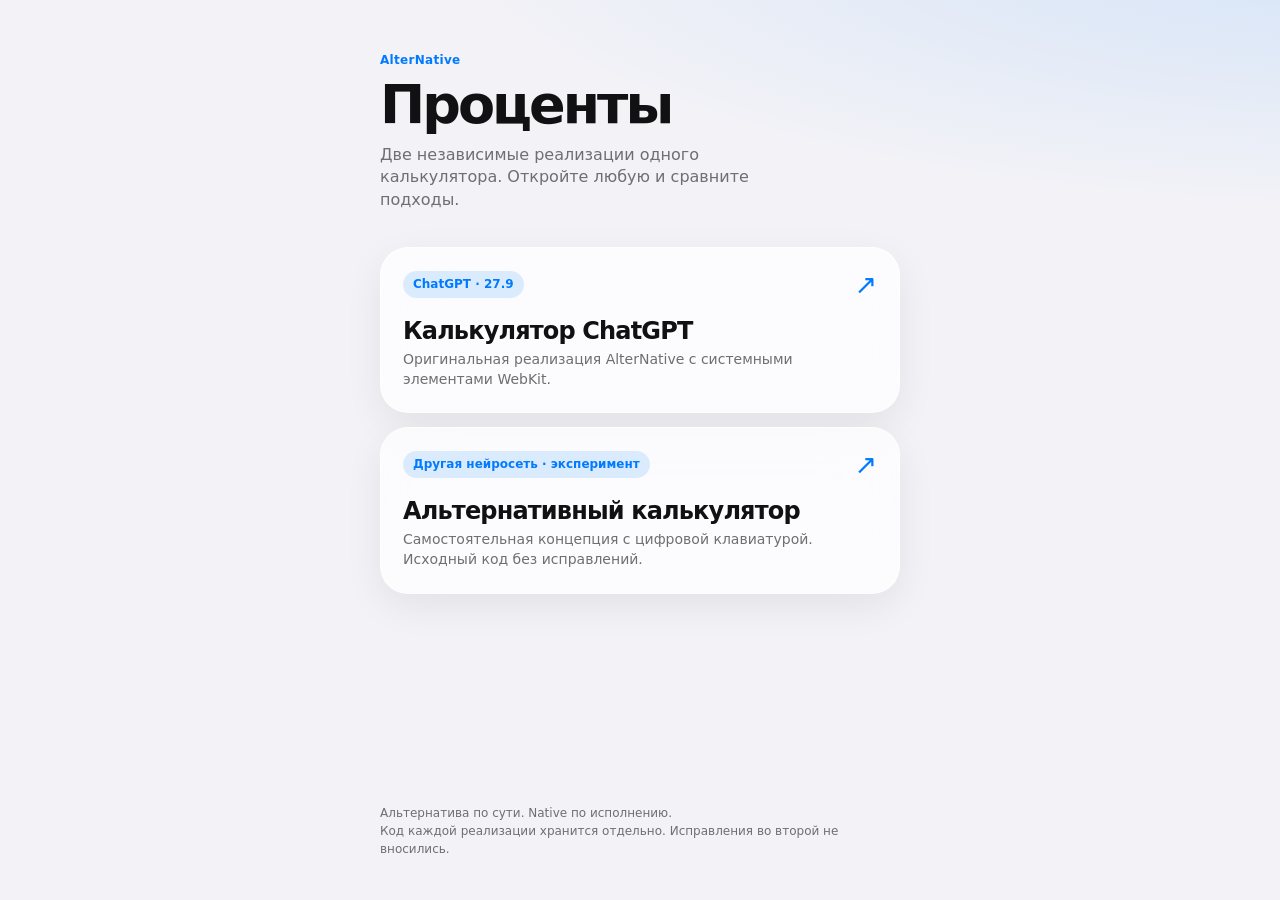
==== commit cbd95702: "feat: choose between untouched ChatGPT and other AI percentage calculators" ====
--- a/index.html
+++ b/index.html
@@ -1,158 +1,132 @@
 <!doctype html>
-<html lang="ru" class="app-loading">
+<html lang="ru">
 <head>
   <meta charset="utf-8">
   <meta name="viewport" content="width=device-width, initial-scale=1, viewport-fit=cover">
+  <meta name="color-scheme" content="light dark">
   <meta name="theme-color" content="#f2f2f7" media="(prefers-color-scheme: light)">
   <meta name="theme-color" content="#000000" media="(prefers-color-scheme: dark)">
-  <meta name="color-scheme" content="light dark">
-  <meta name="format-detection" content="telephone=no">
   <meta name="apple-mobile-web-app-capable" content="yes">
   <meta name="apple-mobile-web-app-status-bar-style" content="black-translucent">
   <meta name="apple-mobile-web-app-title" content="Проценты">
-  <meta name="description" content="AlterNative — калькулятор процентов для iPhone на WebKit.">
-
-  <title>Проценты · AlterNative</title>
+  <meta name="description" content="Выбор реализации калькулятора процентов AlterNative.">
+  <title>Калькулятор процентов · AlterNative</title>
   <link rel="manifest" href="./manifest.webmanifest">
-  <link rel="apple-touch-icon" sizes="180x180" href="./apple-touch-icon.png">
+  <link rel="apple-touch-icon" href="./apple-touch-icon.png">
   <link rel="icon" href="./icon.svg" type="image/svg+xml">
-  <link rel="stylesheet" href="./style.css">
-  <link rel="stylesheet" href="./enhancements.css">
+  <style>
+    :root {
+      color-scheme: light dark;
+      --background: #f2f2f7;
+      --card: rgba(255,255,255,.72);
+      --title: #111114;
+      --secondary: #6e6e73;
+      --border: rgba(255,255,255,.64);
+      --accent: #007aff;
+      --shadow: 0 12px 38px rgba(0,0,0,.07);
+      --safe-top: env(safe-area-inset-top, 0px);
+      --safe-bottom: env(safe-area-inset-bottom, 0px);
+    }
+    @media (prefers-color-scheme: dark) {
+      :root {
+        --background: #000;
+        --card: rgba(37,37,41,.68);
+        --title: #f5f5f7;
+        --secondary: #a1a1a6;
+        --border: rgba(255,255,255,.14);
+        --accent: #0a84ff;
+        --shadow: 0 18px 44px rgba(0,0,0,.30);
+      }
+    }
+    * { box-sizing: border-box; }
+    html { min-height: 100%; background: var(--background); }
+    body {
+      margin: 0;
+      min-height: 100dvh;
+      color: var(--title);
+      background:
+        radial-gradient(75% 32% at 110% -9%, color-mix(in srgb,var(--accent) 14%,transparent), transparent),
+        var(--background);
+      font: 400 17px/1.4 -apple-system, BlinkMacSystemFont, system-ui, sans-serif;
+      -webkit-font-smoothing: antialiased;
+    }
+    .shell {
+      width: min(100%, 560px);
+      min-height: 100dvh;
+      margin: auto;
+      padding: calc(var(--safe-top) + 52px) 20px calc(var(--safe-bottom) + 30px);
+      display: flex;
+      flex-direction: column;
+    }
+    .eyebrow { color: var(--accent); font-size: 12px; font-weight: 750; letter-spacing: .025em; }
+    h1 {
+      margin: 8px 0 12px;
+      font-size: clamp(37px, 10vw, 54px);
+      line-height: 1.02;
+      letter-spacing: -.055em;
+      font-weight: 770;
+    }
+    .intro { margin: 0; max-width: 37ch; color: var(--secondary); font-size: 16px; }
+    .chooser { display: grid; gap: 14px; margin-top: 36px; }
+    .choice {
+      position: relative;
+      display: block;
+      min-height: 156px;
+      padding: 23px 22px;
+      border: .5px solid var(--border);
+      border-radius: 28px;
+      background: var(--card);
+      color: inherit;
+      text-decoration: none;
+      box-shadow: var(--shadow), inset 0 1px 0 rgba(255,255,255,.09);
+      -webkit-backdrop-filter: blur(34px) saturate(1.7);
+      backdrop-filter: blur(34px) saturate(1.7);
+      transition: transform .15s ease, background-color .15s ease;
+      -webkit-tap-highlight-color: transparent;
+    }
+    .choice:active { transform: scale(.985); }
+    .choice:focus-visible { outline: 3px solid var(--accent); outline-offset: 3px; }
+    .choice-top { display: flex; justify-content: space-between; align-items: center; gap: 12px; }
+    .tag {
+      display: inline-block;
+      padding: 5px 10px;
+      border-radius: 999px;
+      background: color-mix(in srgb,var(--accent) 13%,transparent);
+      color: var(--accent);
+      font-size: 12px;
+      font-weight: 700;
+    }
+    .arrow { color: var(--accent); font-size: 27px; line-height: 1; }
+    h2 { margin: 20px 0 5px; font-size: 24px; letter-spacing: -.035em; line-height: 1.13; }
+    .description { margin: 0; color: var(--secondary); font-size: 14px; }
+    .footnote { margin-top: auto; padding-top: 28px; color: var(--secondary); font-size: 12px; line-height: 1.5; }
+    @media (prefers-reduced-transparency: reduce) { .choice { background: var(--background); backdrop-filter: none; -webkit-backdrop-filter: none; } }
+    @media (prefers-reduced-motion: reduce) { .choice { transition: none; } }
+  </style>
 </head>
 <body>
-  <div class="app-shell">
-    <header class="navigation-bar glass-bar">
-      <div class="navigation-title">
-        <span class="eyebrow">AlterNative</span>
-        <h1>Проценты</h1>
-      </div>
-
-      <button class="glass-control icon-button" id="resetButton" type="button" aria-label="Сбросить расчёт">
-        <svg viewBox="0 0 24 24" aria-hidden="true"><path d="M5.4 7.7A8.2 8.2 0 1 1 3.8 13h2.1a6.1 6.1 0 1 0 1.3-3.8L9.8 12H3.5V5.7l1.9 2Z"/></svg>
-      </button>
-    </header>
-
-    <main class="content">
-      <section class="form-group" aria-label="Параметры расчёта">
-        <div class="form-row mode-row">
-          <label for="modeSelect">Расчёт</label>
-          <select id="modeSelect" class="mode-select" aria-label="Режим расчёта">
-            <option value="subtract">Вычесть процент</option>
-            <option value="add">Добавить процент</option>
-            <option value="reverse">Найти сумму до вычета</option>
-          </select>
-        </div>
-
-        <label class="form-row input-row" for="amountInput">
-          <span class="row-copy">
-            <span class="row-title" id="amountLabel">Сумма</span>
-            <span class="row-detail" id="amountHint">Сумма до удержания процента</span>
-          </span>
-          <span class="value-editor">
-            <input id="amountInput" type="text" inputmode="decimal" autocomplete="off" autocapitalize="off" spellcheck="false" enterkeyhint="next" placeholder="100 000" aria-describedby="amountHint">
-            <span class="value-suffix" aria-hidden="true">₽</span>
-          </span>
-        </label>
-
-        <label class="form-row input-row" for="percentInput">
-          <span class="row-copy">
-            <span class="row-title">Процент</span>
-            <span class="row-detail" id="percentHint">Например, комиссия агента</span>
-          </span>
-          <span class="value-editor percent-editor">
-            <input id="percentInput" type="text" inputmode="decimal" autocomplete="off" autocapitalize="off" spellcheck="false" enterkeyhint="done" placeholder="15" aria-describedby="percentHint">
-            <span class="value-suffix" aria-hidden="true">%</span>
-          </span>
-        </label>
-      </section>
-
-      <div class="quick-percent" role="group" aria-label="Быстрый выбор процента">
-        <button class="glass-control quick-button" type="button" data-preset-index="0">5%</button>
-        <button class="glass-control quick-button" type="button" data-preset-index="1">6%</button>
-        <button class="glass-control quick-button" type="button" data-preset-index="2">15%</button>
-        <button class="glass-control quick-button" type="button" data-preset-index="3">20%</button>
-      </div>
-      <p class="quick-hint">Удерживайте быстрый процент, чтобы изменить его.</p>
-
-      <section class="result-section" aria-live="polite" aria-atomic="true">
-        <div class="result-heading">
-          <span id="resultLabel">После вычета</span>
-          <span class="delta" id="resultBadge">− 0 ₽</span>
-        </div>
-        <button id="resultCopyButton" class="result-copy-button" type="button" disabled aria-label="Скопировать результат">
-          <output id="resultValue" class="result-value">0 ₽</output>
-        </button>
-        <p id="resultCaption" class="result-caption">Укажите сумму и процент</p>
-      </section>
-
-      <p class="privacy-note">
-        Расчёты и история хранятся только на этом устройстве.<br>
-        <span id="appVersion">AlterNative · версия …</span>
-      </p>
-    </main>
-
-    <div class="update-banner glass-bar" id="updateBanner" hidden role="status" aria-live="polite">
-      <span>Доступно обновление</span>
-      <button id="updateButton" type="button">Обновить</button>
-    </div>
-
-    <nav class="floating-toolbar glass-bar" aria-label="Действия с расчётом">
-      <button class="toolbar-button toolbar-primary" id="copyButton" type="button" disabled>
-        <svg viewBox="0 0 24 24" aria-hidden="true"><path d="M8 7V5a2 2 0 0 1 2-2h9a2 2 0 0 1 2 2v9a2 2 0 0 1-2 2h-2v3a2 2 0 0 1-2 2H5a2 2 0 0 1-2-2V9a2 2 0 0 1 2-2h3Zm2 0h5a2 2 0 0 1 2 2v5h2V5h-9v2Zm5 2H5v10h10V9Z"/></svg>
-        <span>Копировать</span>
-      </button>
-
-      <button class="toolbar-button" id="shareButton" type="button" disabled>
-        <svg viewBox="0 0 24 24" aria-hidden="true"><path d="M12 2 8.4 5.6l1.4 1.4 1.2-1.2V15h2V5.8L14.2 7l1.4-1.4L12 2ZM5 10a2 2 0 0 0-2 2v8a2 2 0 0 0 2 2h14a2 2 0 0 0 2-2v-8a2 2 0 0 0-2-2h-3v2h3v8H5v-8h3v-2H5Z"/></svg>
-        <span>Поделиться</span>
-      </button>
-
-      <button class="toolbar-button" id="saveButton" type="button" disabled>
-        <svg viewBox="0 0 24 24" aria-hidden="true"><path d="M6 3h12a2 2 0 0 1 2 2v16l-8-4-8 4V5a2 2 0 0 1 2-2Zm0 2v12.8l6-3 6 3V5H6Z"/></svg>
-        <span>Сохранить</span>
-      </button>
-
-      <button class="toolbar-button" id="historyButton" type="button">
-        <svg viewBox="0 0 24 24" aria-hidden="true"><path d="M12 4a8 8 0 1 1-7.4 5H2l3.2-3.2L8.4 9H6.7A6 6 0 1 0 12 6v3l4 2.3-1 1.7-5-2.9V4h2Z"/></svg>
-        <span>История</span>
-      </button>
+  <main class="shell">
+    <div class="eyebrow">AlterNative</div>
+    <h1>Проценты</h1>
+    <p class="intro">Две независимые реализации одного калькулятора. Откройте любую и сравните подходы.</p>
+    <nav class="chooser" aria-label="Выбор калькулятора">
+      <a class="choice" href="./chatgpt/">
+        <div class="choice-top"><span class="tag">ChatGPT · 27.9</span><span class="arrow" aria-hidden="true">↗</span></div>
+        <h2>Калькулятор ChatGPT</h2>
+        <p class="description">Оригинальная реализация AlterNative с системными элементами WebKit.</p>
+      </a>
+      <a class="choice" href="./other-ai/">
+        <div class="choice-top"><span class="tag">Другая нейросеть · эксперимент</span><span class="arrow" aria-hidden="true">↗</span></div>
+        <h2>Альтернативный калькулятор</h2>
+        <p class="description">Самостоятельная концепция с цифровой клавиатурой. Исходный код без исправлений.</p>
+      </a>
     </nav>
-  </div>
-
-  <dialog class="history-sheet" id="historyDialog" aria-labelledby="historyTitle">
-    <div class="sheet-shell">
-      <div class="sheet-grabber" aria-hidden="true"></div>
-      <header class="sheet-header">
-        <button class="sheet-action" id="clearHistoryButton" type="button">Очистить</button>
-        <h2 id="historyTitle">История</h2>
-        <button class="sheet-action" id="closeHistoryButton" type="button">Готово</button>
-      </header>
-      <div class="history-empty" id="historyEmpty">Сохранённых расчётов пока нет.</div>
-      <div class="history-list" id="historyList"></div>
-    </div>
-  </dialog>
-
-  <dialog class="preset-sheet" id="presetDialog" aria-labelledby="presetTitle">
-    <div class="preset-shell">
-      <div class="sheet-grabber" aria-hidden="true"></div>
-      <header class="sheet-header">
-        <button class="sheet-action" id="cancelPresetButton" type="button">Отмена</button>
-        <h2 id="presetTitle">Быстрый процент</h2>
-        <button class="sheet-action" id="savePresetButton" type="button">Сохранить</button>
-      </header>
-      <label class="preset-editor" for="presetInput">
-        <span>Значение</span>
-        <span class="preset-value-wrap">
-          <input id="presetInput" type="text" inputmode="decimal" autocomplete="off" autocapitalize="off" spellcheck="false" aria-label="Процент">
-          <span>%</span>
-        </span>
-      </label>
-    </div>
-  </dialog>
-
-  <div class="toast glass-bar" id="toast" role="status" aria-live="polite" aria-atomic="true"></div>
-
-  <script src="./version.js"></script>
-  <script src="./app.js" defer></script>
+    <p class="footnote">Альтернатива по сути. Native по исполнению.<br>Код каждой реализации хранится отдельно. Исправления во второй не вносились.</p>
+  </main>
+  <script>
+    if ('serviceWorker' in navigator) {
+      window.addEventListener('load', () => navigator.serviceWorker.register('./sw.js').catch(() => {}), {once:true});
+    }
+  </script>
 </body>
-</html>
+</html>
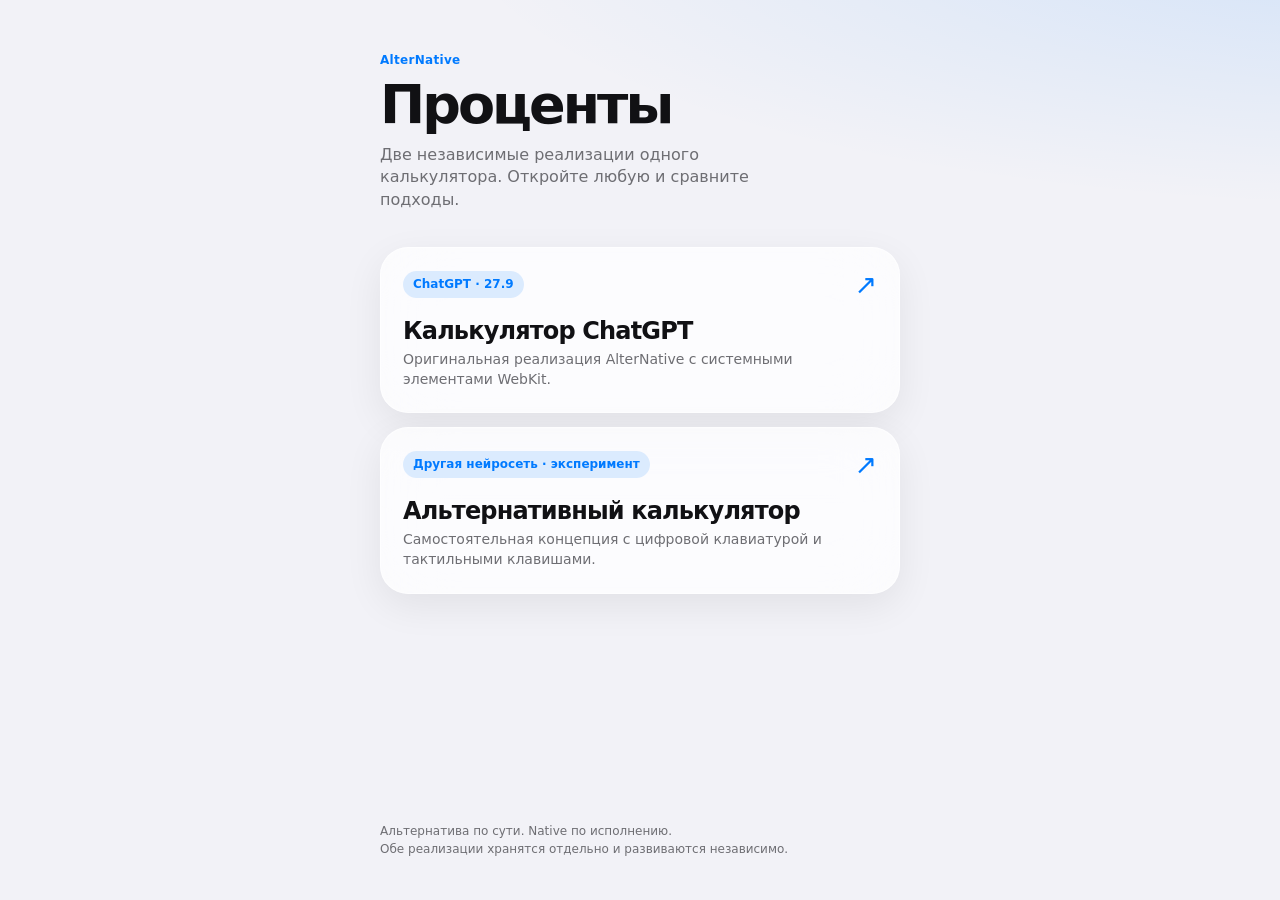
==== commit 219286cb: "fix(other-ai): reliable calculations, isolated offline updates, real-touch WebKit haptics and access" ====
--- a/index.html
+++ b/index.html
@@ -118,10 +118,10 @@
       <a class="choice" href="./other-ai/">
         <div class="choice-top"><span class="tag">Другая нейросеть · эксперимент</span><span class="arrow" aria-hidden="true">↗</span></div>
         <h2>Альтернативный калькулятор</h2>
-        <p class="description">Самостоятельная концепция с цифровой клавиатурой. Исходный код без исправлений.</p>
+        <p class="description">Самостоятельная концепция с цифровой клавиатурой и тактильными клавишами.</p>
       </a>
     </nav>
-    <p class="footnote">Альтернатива по сути. Native по исполнению.<br>Код каждой реализации хранится отдельно. Исправления во второй не вносились.</p>
+    <p class="footnote">Альтернатива по сути. Native по исполнению.<br>Обе реализации хранятся отдельно и развиваются независимо.</p>
   </main>
   <script>
     if ('serviceWorker' in navigator) {
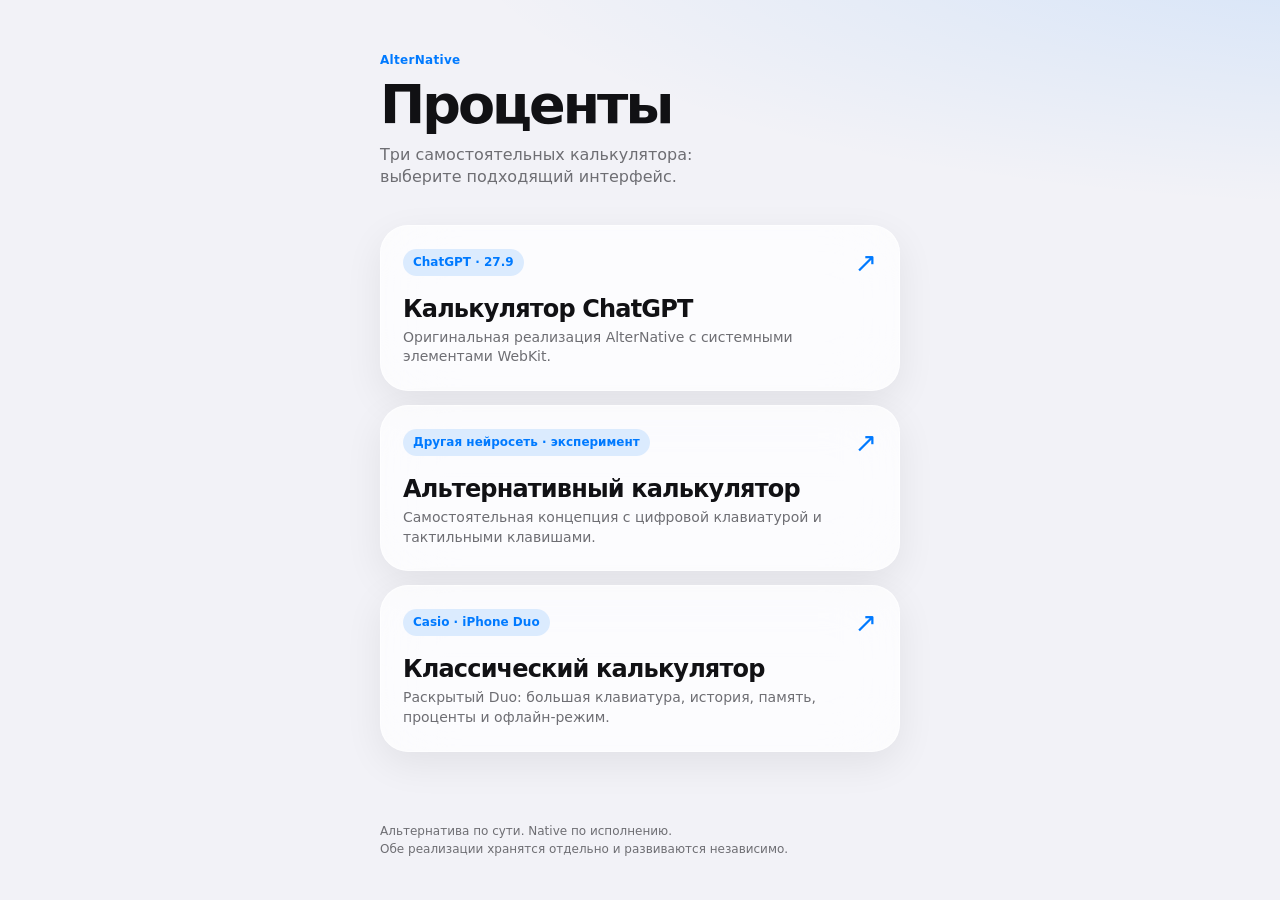
==== commit e68280cb: "feat: add Casio calculator to AlterNative app hub" ====
--- a/index.html
+++ b/index.html
@@ -108,7 +108,7 @@
   <main class="shell">
     <div class="eyebrow">AlterNative</div>
     <h1>Проценты</h1>
-    <p class="intro">Две независимые реализации одного калькулятора. Откройте любую и сравните подходы.</p>
+    <p class="intro">Три самостоятельных калькулятора: выберите подходящий интерфейс.</p>
     <nav class="chooser" aria-label="Выбор калькулятора">
       <a class="choice" href="./chatgpt/">
         <div class="choice-top"><span class="tag">ChatGPT · 27.9</span><span class="arrow" aria-hidden="true">↗</span></div>
@@ -120,6 +120,11 @@
         <h2>Альтернативный калькулятор</h2>
         <p class="description">Самостоятельная концепция с цифровой клавиатурой и тактильными клавишами.</p>
       </a>
+      <a class="choice" href="./casio/">
+        <div class="choice-top"><span class="tag">Casio · iPhone Duo</span><span class="arrow" aria-hidden="true">↗</span></div>
+        <h2>Классический калькулятор</h2>
+        <p class="description">Раскрытый Duo: большая клавиатура, история, память, проценты и офлайн-режим.</p>
+      </a>
     </nav>
     <p class="footnote">Альтернатива по сути. Native по исполнению.<br>Обе реализации хранятся отдельно и развиваются независимо.</p>
   </main>
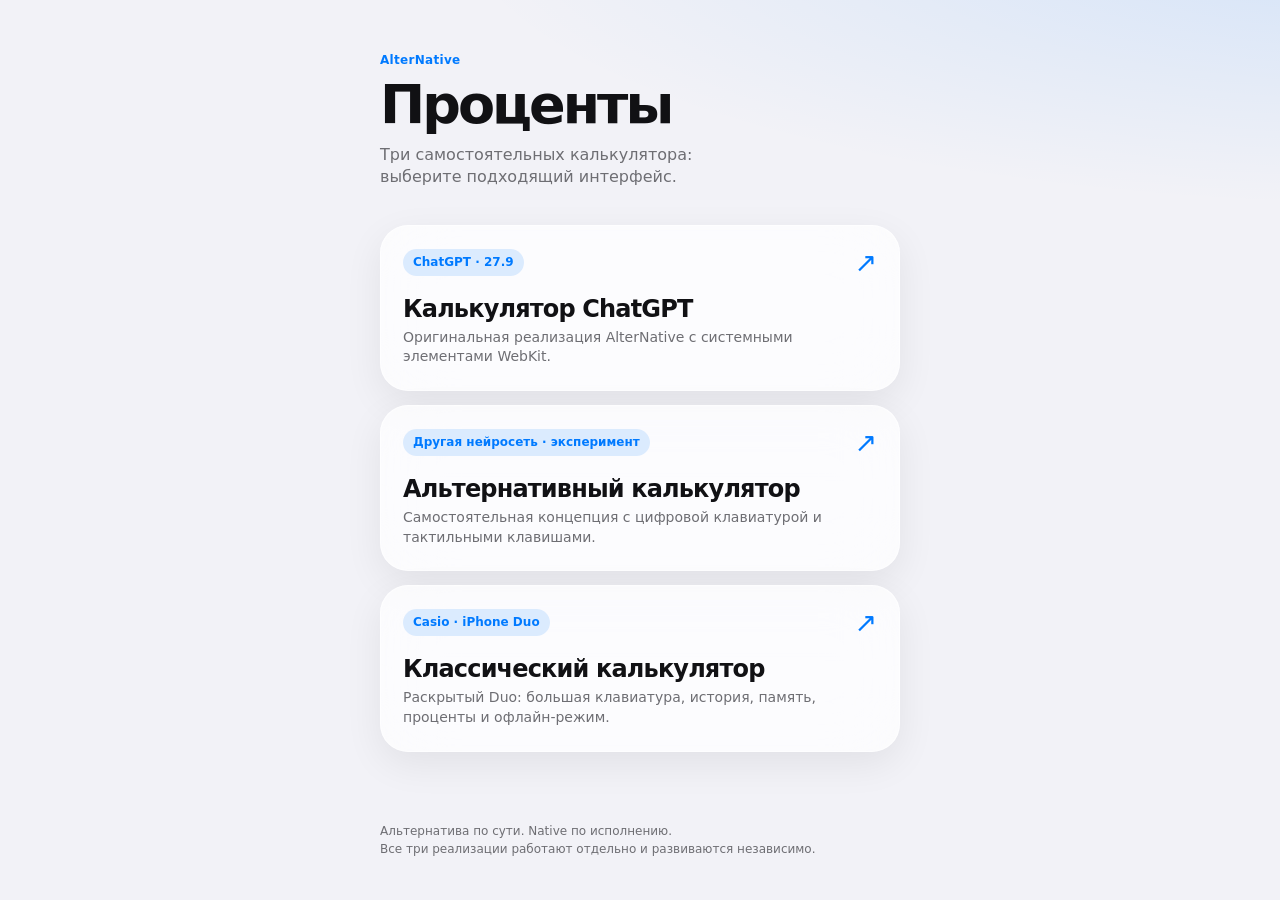
==== commit bf012d12: "docs(hub): clarify three independent calculator apps" ====
--- a/index.html
+++ b/index.html
@@ -126,7 +126,7 @@
         <p class="description">Раскрытый Duo: большая клавиатура, история, память, проценты и офлайн-режим.</p>
       </a>
     </nav>
-    <p class="footnote">Альтернатива по сути. Native по исполнению.<br>Обе реализации хранятся отдельно и развиваются независимо.</p>
+    <p class="footnote">Альтернатива по сути. Native по исполнению.<br>Все три реализации работают отдельно и развиваются независимо.</p>
   </main>
   <script>
     if ('serviceWorker' in navigator) {
